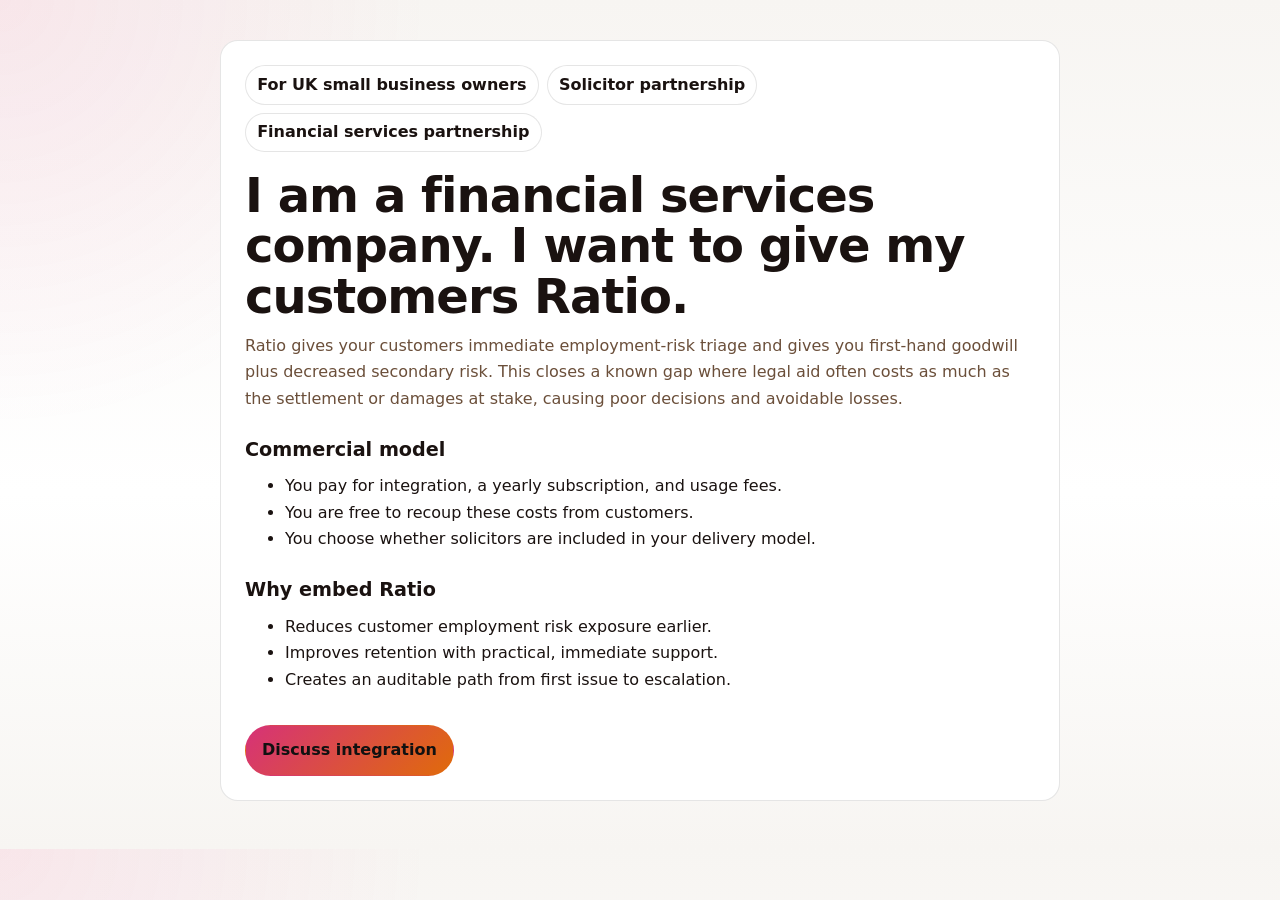
==== financial-services.html @ 8264b794 "Add assertive messaging and partner journey pages" ====
<!DOCTYPE html>
<html lang="en">
<head>
  <meta charset="UTF-8">
  <meta name="viewport" content="width=device-width, initial-scale=1.0">
  <title>Financial Services Partnerships | Ratio</title>
  <meta name="description" content="Embed Ratio for your customers as a financial services provider.">
  <style>
    :root {
      --bg: #f7f5f2;
      --surface: #ffffff;
      --text: #1a1210;
      --muted: #6b4f3a;
      --primary: #d63278;
      --border: rgba(0, 0, 0, 0.1);
      --max-width: 840px;
    }

    * { box-sizing: border-box; }

    body {
      margin: 0;
      font-family: Inter, ui-sans-serif, system-ui, -apple-system, BlinkMacSystemFont, "Segoe UI", sans-serif;
      color: var(--text);
      line-height: 1.65;
      background:
        radial-gradient(circle at top left, rgba(255, 47, 134, 0.08), transparent 28%),
        linear-gradient(180deg, #f7f5f2 0%, #ffffff 58%, #f7f5f2 100%);
    }

    .shell {
      width: min(calc(100% - 2rem), var(--max-width));
      margin: 0 auto;
      padding: 2.5rem 0 3rem;
    }

    .panel {
      background: var(--surface);
      border: 1px solid var(--border);
      border-radius: 18px;
      padding: 1.5rem;
    }

    h1, h2, p, ul { margin-top: 0; }

    h1 {
      font-size: clamp(2rem, 5vw, 3rem);
      line-height: 1.05;
      letter-spacing: -0.02em;
      margin-bottom: 0.75rem;
    }

    h2 {
      font-size: 1.2rem;
      margin: 1.35rem 0 0.5rem;
    }

    .muted { color: var(--muted); }

    .nav {
      display: flex;
      flex-wrap: wrap;
      gap: 0.5rem;
      margin-bottom: 1.1rem;
    }

    .nav a {
      color: var(--text);
      border: 1px solid var(--border);
      border-radius: 999px;
      padding: 0.35rem 0.7rem;
      text-decoration: none;
      font-weight: 600;
      background: rgba(255, 255, 255, 0.85);
    }

    .cta {
      margin-top: 1rem;
      display: inline-flex;
      border: 1px solid transparent;
      border-radius: 999px;
      padding: 0.7rem 1rem;
      background: linear-gradient(135deg, #d63278, #e06b0a);
      color: #111;
      font-weight: 700;
      text-decoration: none;
    }
  </style>
</head>
<body>
  <main class="shell">
    <article class="panel">
      <nav class="nav" aria-label="Navigation">
        <a href="./index.html">For UK small business owners</a>
        <a href="./solicitor-partner.html">Solicitor partnership</a>
        <a href="./financial-services.html">Financial services partnership</a>
      </nav>
      <h1>I am a financial services company. I want to give my customers Ratio.</h1>
      <p class="muted">
        Ratio gives your customers immediate employment-risk triage and gives you first-hand goodwill plus decreased secondary risk.
        This closes a known gap where legal aid often costs as much as the settlement or damages at stake, causing poor decisions and avoidable losses.
      </p>

      <h2>Commercial model</h2>
      <ul>
        <li>You pay for integration, a yearly subscription, and usage fees.</li>
        <li>You are free to recoup these costs from customers.</li>
        <li>You choose whether solicitors are included in your delivery model.</li>
      </ul>

      <h2>Why embed Ratio</h2>
      <ul>
        <li>Reduces customer employment risk exposure earlier.</li>
        <li>Improves retention with practical, immediate support.</li>
        <li>Creates an auditable path from first issue to escalation.</li>
      </ul>

      <a class="cta" href="mailto:info@axniks.com?subject=Financial%20Services%20Partnership%20with%20Ratio">Discuss integration</a>
    </article>
  </main>
</body>
</html>
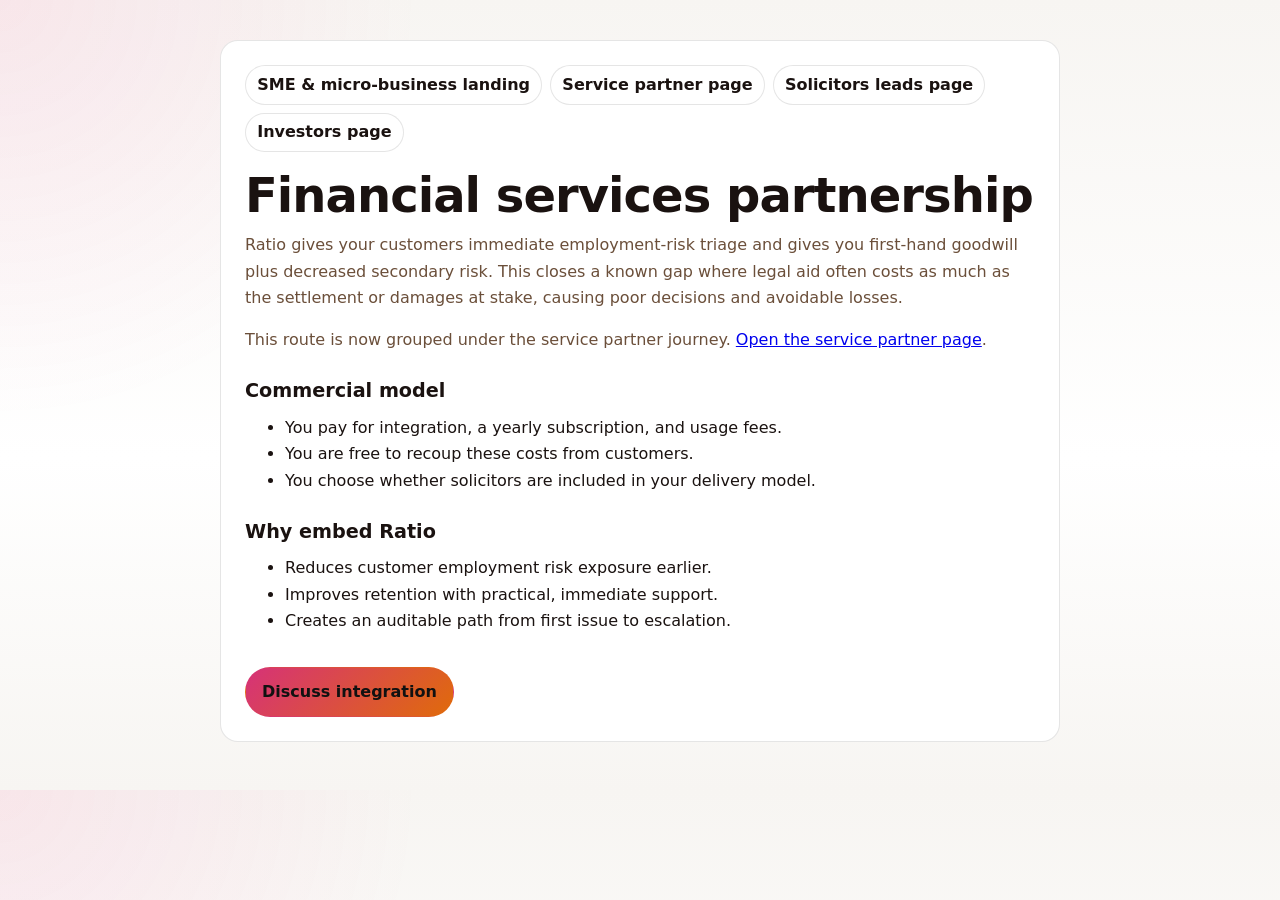
==== commit 287cc7c0: "Restructure site for clear multi-page journeys" ====
--- a/financial-services.html
+++ b/financial-services.html
@@ -3,8 +3,8 @@
 <head>
   <meta charset="UTF-8">
   <meta name="viewport" content="width=device-width, initial-scale=1.0">
-  <title>Financial Services Partnerships | Ratio</title>
-  <meta name="description" content="Embed Ratio for your customers as a financial services provider.">
+  <title>Financial Services Partnership | Ratio</title>
+  <meta name="description" content="Financial services partnership details for organisations that want to give customers Ratio.">
   <style>
     :root {
       --bg: #f7f5f2;
@@ -91,14 +91,19 @@
   <main class="shell">
     <article class="panel">
       <nav class="nav" aria-label="Navigation">
-        <a href="./index.html">For UK small business owners</a>
-        <a href="./solicitor-partner.html">Solicitor partnership</a>
-        <a href="./financial-services.html">Financial services partnership</a>
+        <a href="./index.html">SME & micro-business landing</a>
+        <a href="./service-partner.html">Service partner page</a>
+        <a href="./solicitor-partner.html">Solicitors leads page</a>
+        <a href="./investors.html">Investors page</a>
       </nav>
-      <h1>I am a financial services company. I want to give my customers Ratio.</h1>
+      <h1>Financial services partnership</h1>
       <p class="muted">
         Ratio gives your customers immediate employment-risk triage and gives you first-hand goodwill plus decreased secondary risk.
         This closes a known gap where legal aid often costs as much as the settlement or damages at stake, causing poor decisions and avoidable losses.
+      </p>
+      <p class="muted">
+        This route is now grouped under the service partner journey.
+        <a href="./service-partner.html">Open the service partner page</a>.
       </p>
 
       <h2>Commercial model</h2>
